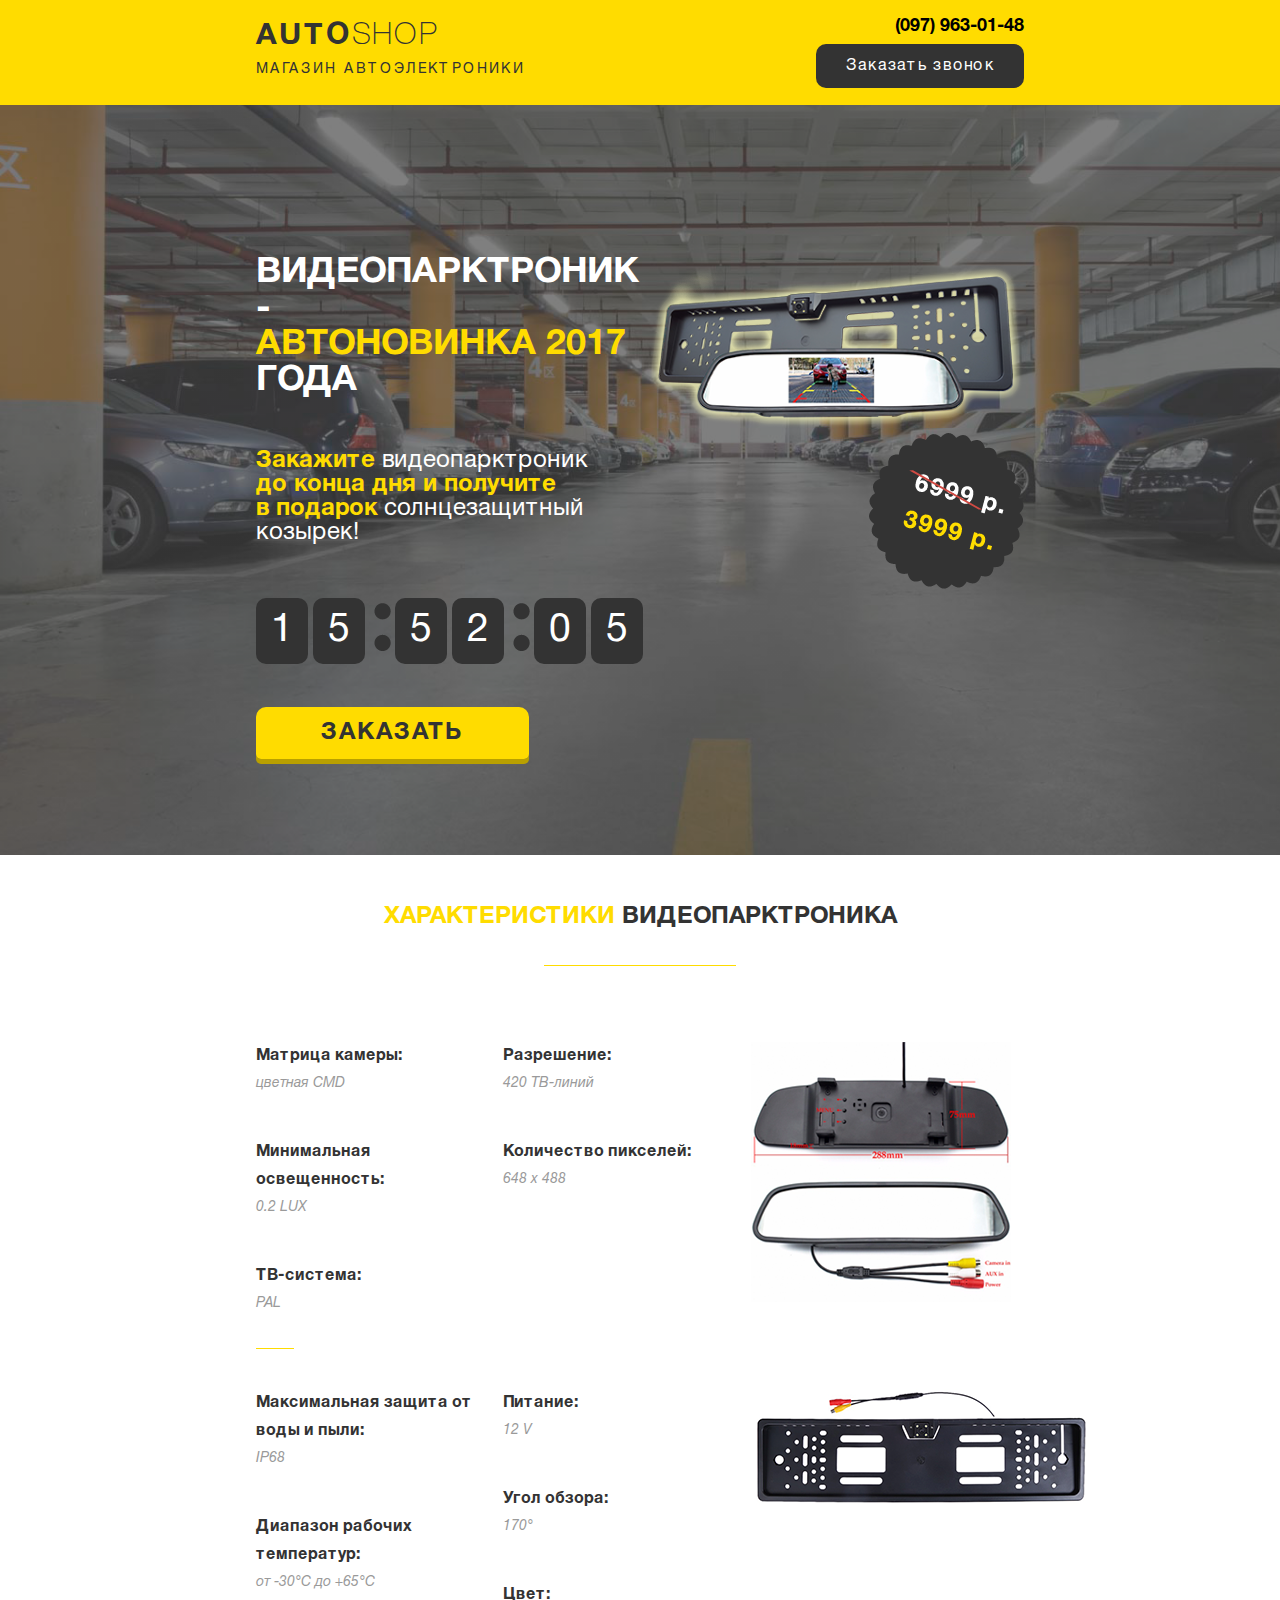
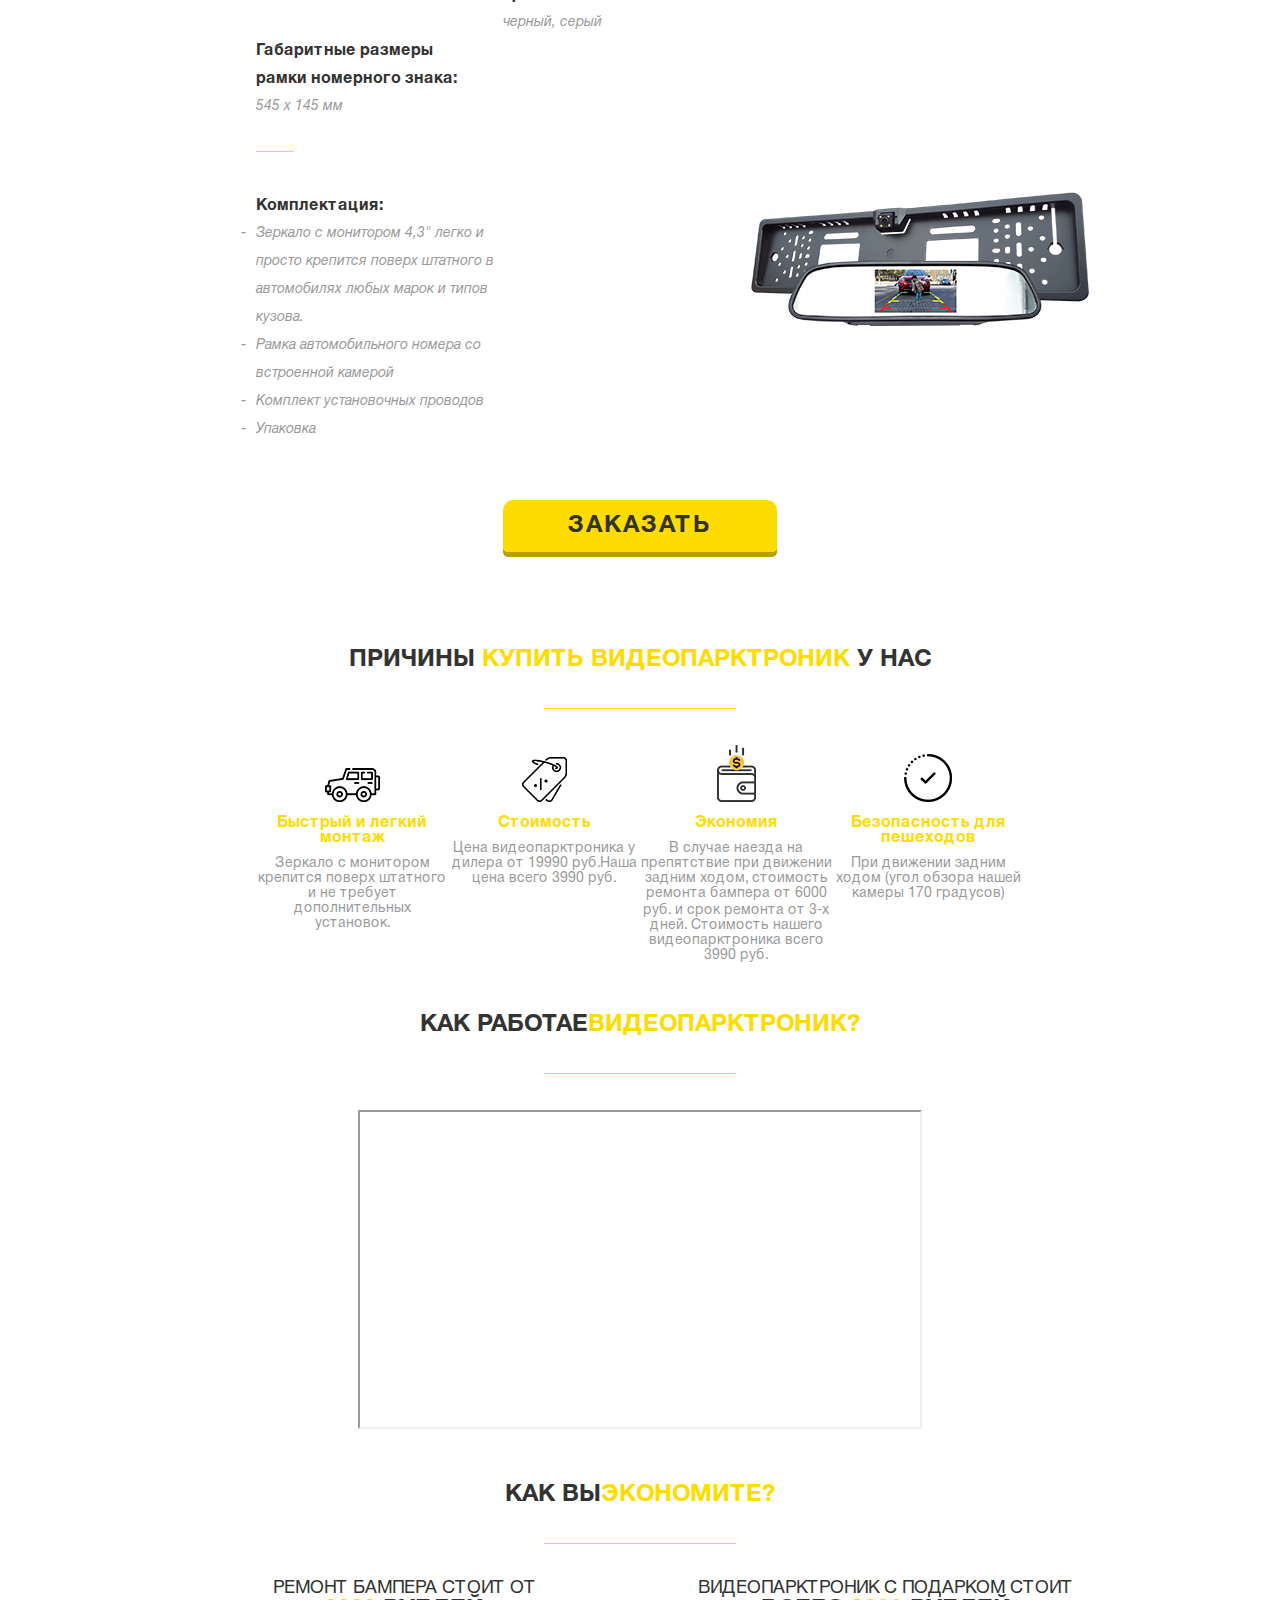
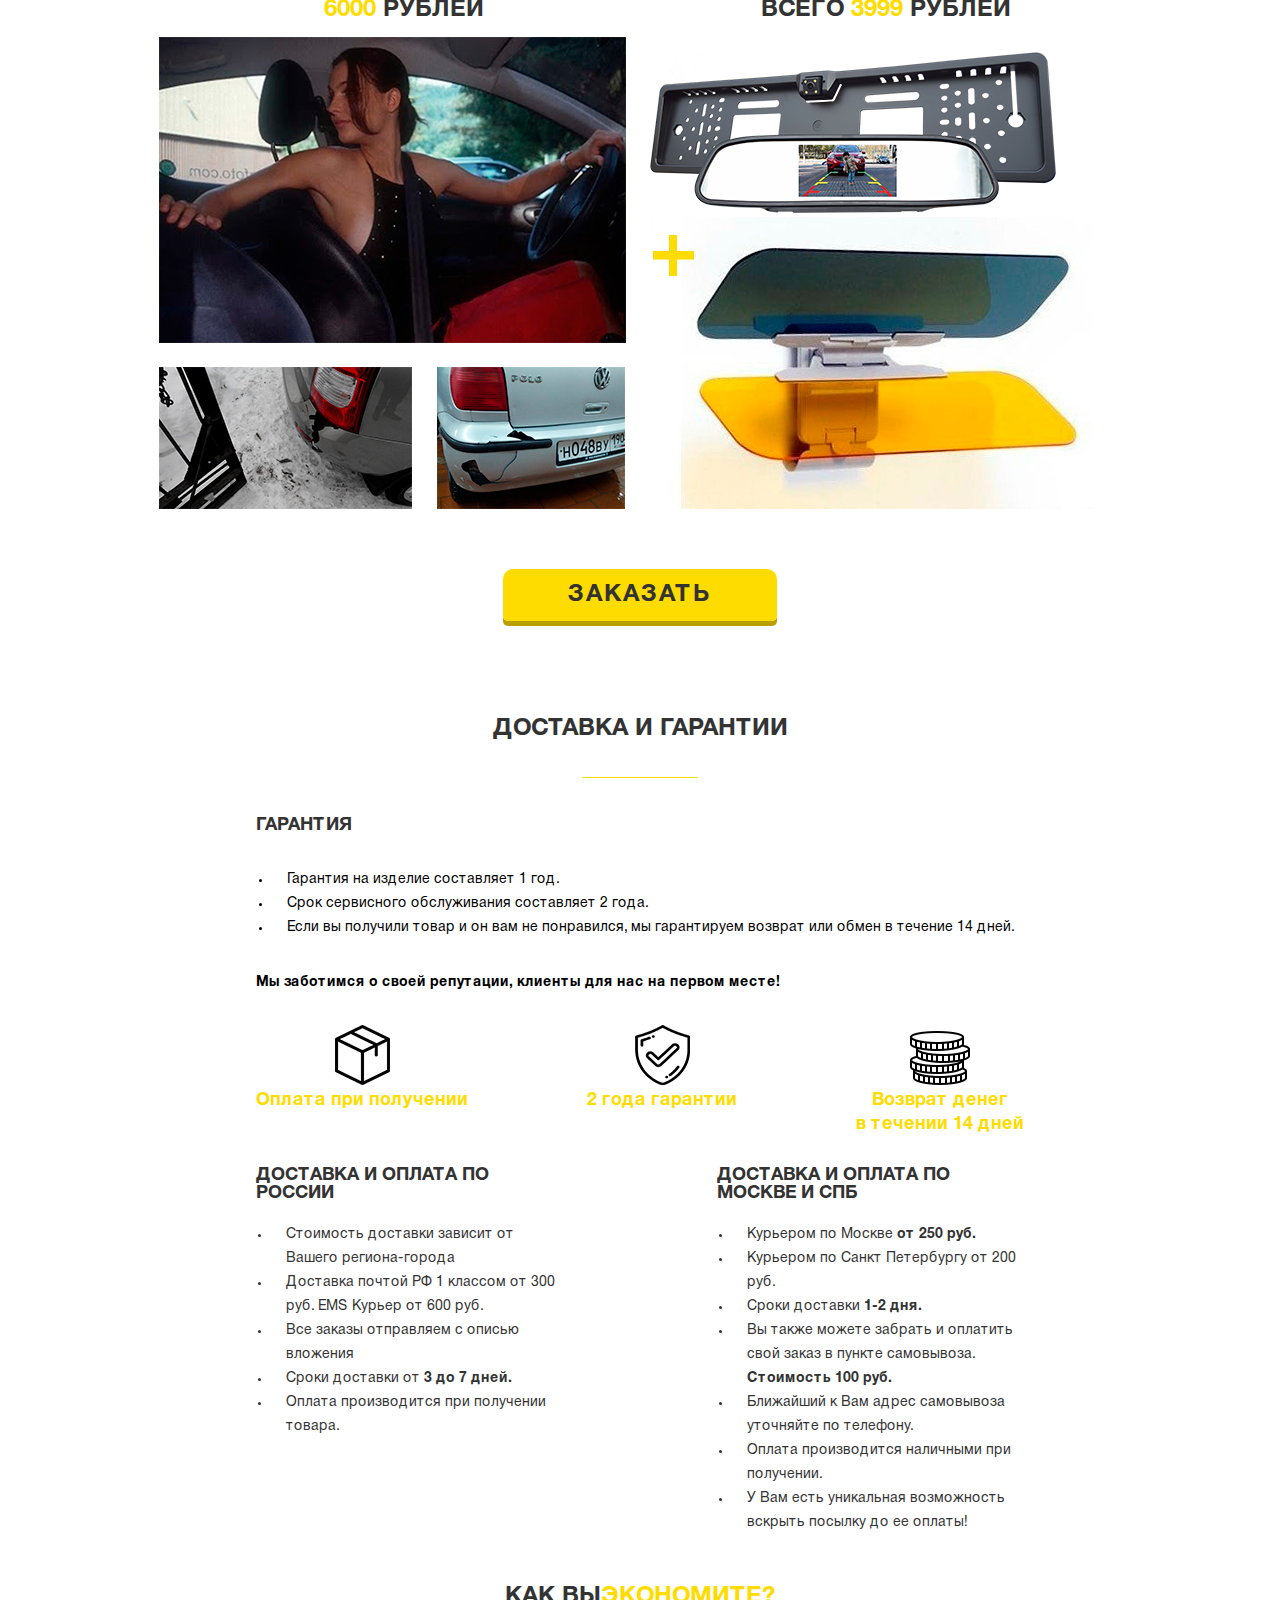
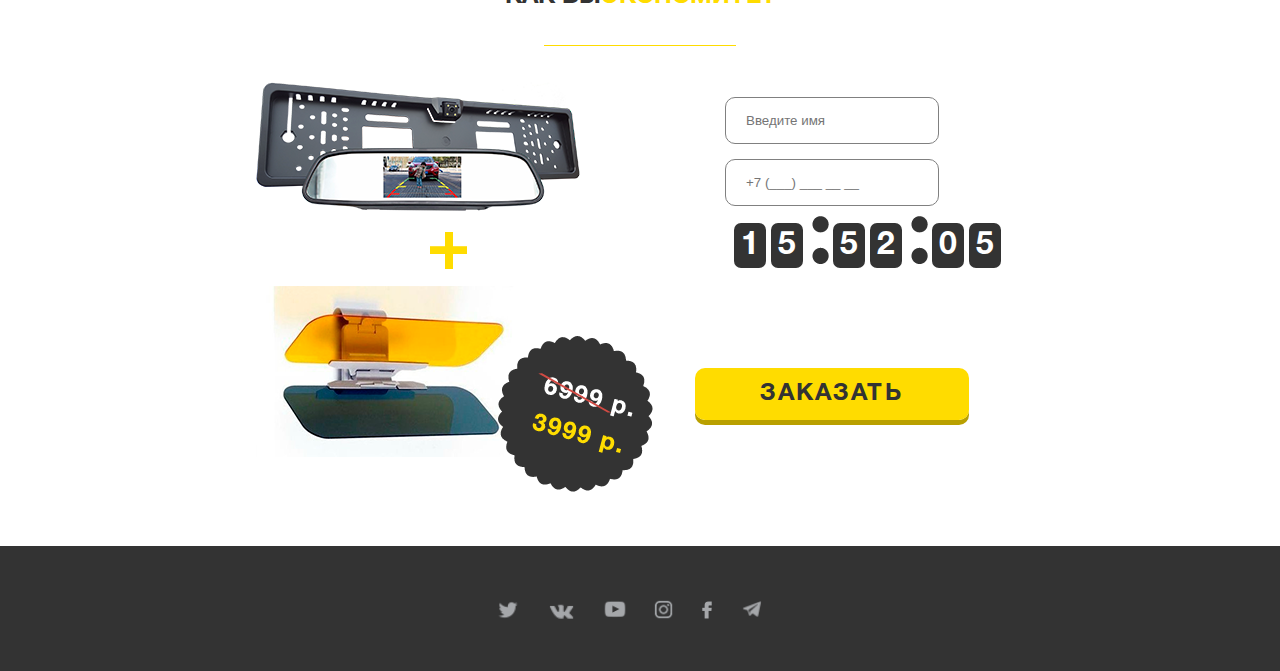
==== Piano/index.html @ 51e0366d "new folder" ====
<!DOCTYPE html>
<html lang="ru">
<head>
    <meta charset="UTF-8">
    <meta name="viewport" content="width=device-width , initial-scale=1.0">
    <title>Parktronik</title>
    <link rel="stylesheet" href="fonts/fontsHelvetica.css">
    <link rel="stylesheet" href="style/style.css">
</head>
<body>
<header>
    <div class="logo">
        <h2>auto<span>shop</span></h2>
        <p>магазин автоэлектроники</p>
    </div>
    <div class="callBack">
        <p>(097) 963-01-48</p>
        <a href="#">Заказать звонок</a>
    </div>
</header>
<main>
    <div class="mainImg">
        <div class="orderList">
            <div class="orderParktronik">
                <div class="sentence">
                    <h1>Видеопарктроник -<br><span>автоновинка 2017</span> года</h1>
                    <p><span>Закажите</span> видеопарктроник<br>
                        <span>до конца дня и получите</span><br>
                        <span>в подарок</span> солнцезащитный козырек!</p>
                </div>
            </div>
            <div class="viewParktronik">
                <div class="imgViewParktronik">
                    <img src="img/parktronikViewImg.png" alt="perktronikView">
                </div>
                <div class="imgSale">
                    <img src="img/saleImg.png" alt="Sale">
                </div>
            </div>
        </div>
        <div  class="timer">
            <p>
                <span>1</span><span>5</span>
                <img src="img/colon.png" alt="colon">
                <span>5</span><span>2</span>
                <img src="img/colon.png" alt="colon">
                <span>0</span><span>5</span>
            </p>
            <div class="buttonOrder">
                <a href="#">заказать</a>
            </div>
        </div>
    </div>
    <div class="specifications">
        <div class="subTitle">
            <h3><span>Характеристики</span> видеопарктроника</h3>
            <div class="border-bottom"></div>
        </div>
        <div class="groupSpecification">
            <div>
                <h4>Матрица камеры:</h4>
                <p>цветная CMD</p>
                <h4>Минимальная освещенность:</h4>
                <p>0.2 LUX</p>
                <h4>ТВ-система:</h4>
                <p>PAL</p>
            </div>
            <div class="secondBlockSpecification">
                <h4>Разрешение:</h4>
                <p>420 ТВ-линий</p>
                <h4>Количество пикселей:</h4>
                <p>648 x 488</p>
                <div class="border-bottom"></div>
            </div>
            <div class="imgViewParktronik">
                <img src="img/parktronikImgFirst.png" alt="imgParktronik">
            </div>
        </div>
        <div class="border-bottom"></div>
        <div class="groupSpecification">
            <div>
                <h4>Максимальная защита от воды и пыли:</h4>
                <p>IP68</p>
                <h4>Диапазон рабочих температур:</h4>
                <p>от -30°C до +65°C</p>
                <h4>Габаритные размеры рамки номерного знака:</h4>
                <p>545 х 145 мм</p>
            </div>
            <div class="secondBlockSpecification">
                <h4>Питание:</h4>
                <p>12 V</p>
                <h4>Угол обзора:</h4>
                <p>170°</p>
                <h4>Цвет:</h4>
                <p>черный, серый</p>
                <div class="border-bottom"></div>
            </div>
            <div class="imgViewParktronik">
                <img src="img/parktronikImgSecond.png" alt="imgParktronik">
            </div>
        </div>
        <div class="border-bottom"></div>
        <div class="groupSpecification">
            <div>
                <h4>Комплектация:</h4>
                <ul class=" ">
                    <li>Зеркало с монитором 4,3" легко и просто крепится поверх штатного в автомобилях любых марок и типов кузова.</li>
                    <li>Рамка автомобильного номера со встроенной камерой</li>
                    <li>Комплект установочных проводов</li>
                    <li>Упаковка</li>
                </ul>
            </div>
            <div class="imgViewParktronik">
                <img src="img/parktronikImgThird.png" alt="imgParktronik">
            </div>
        </div>
        <div class="buttonOrder">
            <a href="#">заказать</a>
        </div>
    </div>
    <div class="advantages">
        <div class="subTitle">
            <h3>Причины <span>купить видеопарктроник </span> у нас</h3>
            <div class="border-bottom"></div>
        </div>
        <div class="advantagesInfo">
            <div>
                <img src="img/jeep.png" alt="jeep">
                <p>Быстрый и легкий монтаж</p>
                <span>Зеркало с монитором крепится поверх штатного и не требует дополнительных установок. </span>
            </div>
            <div>
                <img src="img/discount.png" alt="discount">
                <p>Стоимость</p>
                <span>Цена видеопарктроника у дилера от 19990 руб.Наша цена всего 3990 руб.</span>
            </div>
            <div>
                <img src="img/wallet.png" alt="wallet">
                <p>Экономия</p>
                <span>В случае наезда на препятствие при движении задним ходом, стоимость ремонта бампера от 6000 руб. и срок ремонта от 3‐х дней. Стоимость нашего видеопарктроника всего 3990 руб.</span>
            </div>
            <div>
                <img src="img/checked.png" alt="checked">
                <p>Безопасность для пешеходов</p>
                <span>При движении задним ходом (угол обзора нашей камеры 170 градусов)</span>
            </div>
        </div>
    </div>
    <div class="videoBox">
        <div class="subTitle">
            <h3>Как работае<span>видеопарктроник?</span></h3>
            <div class="border-bottom"></div>
        </div>
        <div class="video">
            <iframe width="560" height="315" src="https://www.youtube.com/embed/sn2JNfTlQik" allow="accelerometer; autoplay; encrypted-media; gyroscope; picture-in-picture" allowfullscreen></iframe>
        </div>
    </div>
    <div class="economyAndPrice">
        <div class="subTitle">
            <h3>Как вы<span>экономите?</span></h3>
            <div class="border-bottom"></div>
        </div>
        <div class="economy">
            <div class="howGirlsParking" >
                <h5>Ремонт бампера стоит от </h5>
                <p><span>6000</span> рублей</p>
                <div><img src="img/girl.png" alt="girl"></div>
                <div class="crachImg">
                    <div><img src="img/crash.png" alt="crash"></div>
                    <div><img src="img/crash2.png" alt="crash"></div>
                </div>
            </div>
            <div class="priceParktronik">
                <h5>видеопарктроник с подарком стоит</h5>
                <p>Всего <span>3999</span> рублей</p>
                <div><img src="img/parktronik.png" alt="parktronik"></div>
                <p class="plus">+</p>
                <div><img src="img/filter.png" alt="filter"></div>
            </div>
        </div>
        <div class="buttonOrder">
            <a href="#">заказать</a>
        </div>
    </div>
    <div class="shippinngAndWarrrantly">
        <div class="subTitle">
            <h3>Доставка и гарантии</h3>
            <div class="border-bottom"></div>
        </div>
        <div class="warrantly">
            <p>Гарантия</p>
            <ul>
                <li>Гарантия на изделие составляет 1 год.</li>
                <li>Срок сервисного обслуживания составляет 2 года.</li>
                <li>Если вы получили товар и он вам не понравился, мы гарантируем возврат или обмен в течение 14 дней.</li>
            </ul>
            <span>Мы заботимся о своей репутации, клиенты для нас на первом месте!</span>
        </div>
        <div class="paymentWarrantly">
            <div>
                <img src="img/package.png" alt="packege">
                <p>Оплата при получении</p>
            </div>
            <div>
                <img src="img/secure-shield.png" alt="shield">
                <p>2 года гарантии</p>
            </div>
            <div>
                <img src="img/coins.png" alt="coins">
                <p>Возврат денег<br>в течении 14 дней</p>
            </div>
        </div>
        <div class="deliveryAndPayment">
            <div class="deliveriRussia">
                <p>ДОСТАВКА И ОПЛАТА ПО РОССИИ</p>
                <ul>
                    <li>Стоимость доставки зависит от Вашего региона-города</li>
                    <li>Доставка почтой РФ 1 классом от 300 руб. EMS Курьер от 600 руб.</li>
                    <li>Все заказы отправляем с описью вложения</li>
                    <li>Сроки доставки от <span>3 до 7 дней.</span></li>
                    <li>Оплата производится при получении товара.</li>
                </ul>
            </div>
            <div class="deliveriRussia">
                <p>ДОСТАВКА И ОПЛАТА ПО МОСКВЕ И СПБ</p>
                <ul>
                    <li>Курьером по Москве <span>от 250 руб.</span></li>
                    <li>Курьером по Санкт Петербургу от 200 руб.</li>
                    <li>Сроки доставки <span>1-2 дня.</span></li>
                    <li>Вы также можете забрать и оплатить свой заказ в пункте
                        самовывоза. <span>Стоимость 100 руб.</span></li>
                    <li>Ближайший к Вам адрес самовывоза уточняйте по телефону.</li>
                    <li>Оплата производится наличными при получении.</li>
                    <li>У Вам есть уникальная возможность вскрыть посылку до ее оплаты!</li>
                </ul>
            </div>
        </div>
    </div>
    <div class="checkoutParktronik">
        <div class="subTitle">
            <h3>Как вы<span>экономите?</span></h3>
            <div class="border-bottom"></div>
        </div>
        <div class="checkout">
            <div class="orderImg">
                <div class="glass"><img src="img/orderParktronik.png" alt="parktronik"></div>
                <p class="plus">+</p>
                <div class="glass"><img src="img/orderFilter.png" alt="filter"></div>
                <div class="sale"><img src="img/order.png" alt="sale"></div>
            </div>
            <div class="order">
                <div>
                    <input type="text" placeholder="Введите имя">
                </div>
                <div>
                    <input type="text" placeholder="+7 (___) ___ __ __">
                </div>
                <div  class="timer">
                    <p>
                        <span>1</span><span>5</span>
                        <img src="img/colon.png" alt="colon">
                        <span>5</span><span>2</span>
                        <img src="img/colon.png" alt="colon">
                        <span>0</span><span>5</span>
                    </p>
                </div>
                <div class="buttonOrder">
                    <a href="#">заказать</a>
                </div>
            </div>
        </div>



    </div>

</main>
<footer>
    <div class="footerSocialicons">
        <a class="twiter" href="#"></a>
        <a class="vk" href="#"></a>
        <a class="youtube" href="#"></a>
        <a class="insta" href="#"></a>
        <a class="facebook" href="#"></a>
        <a class="telegram" href="#"></a>
    </div>
</footer>


</body>
</html>
---- Piano/fonts/fontsHelvetica.css ----
@font-face {
	font-family: 'HelveticaNeue';
	src: url('HelveticaNeueCyr-Medium.eot');
	src: local('HelveticaNeueCyr-Medium'),
		url('HelveticaNeueCyr-Medium.eot?#iefix') format('embedded-opentype'),
		url('HelveticaNeueCyr-Medium.woff') format('woff'),
		url('HelveticaNeueCyr-Medium.ttf') format('truetype');
	font-weight: 500;
	font-style: normal;
}

@font-face {
	font-family: 'HelveticaNeue';
	src: url('HelveticaNeueCyr-Heavy.eot');
	src: local('HelveticaNeueCyr-Heavy'),
		url('HelveticaNeueCyr-Heavy.eot?#iefix') format('embedded-opentype'),
		url('HelveticaNeueCyr-Heavy.woff') format('woff'),
		url('HelveticaNeueCyr-Heavy.ttf') format('truetype');
	font-weight: 900;
	font-style: normal;
}

@font-face {
	font-family: 'HelveticaNeue';
	src: url('HelveticaNeueCyr-HeavyItalic.eot');
	src: local('HelveticaNeueCyr-HeavyItalic'),
		url('HelveticaNeueCyr-HeavyItalic.eot?#iefix') format('embedded-opentype'),
		url('HelveticaNeueCyr-HeavyItalic.woff') format('woff'),
		url('HelveticaNeueCyr-HeavyItalic.ttf') format('truetype');
	font-weight: 900;
	font-style: italic;
}

@font-face {
	font-family: 'HelveticaNeue';
	src: url('HelveticaNeueCyr-Black.eot');
	src: local('HelveticaNeueCyr-Black'),
		url('HelveticaNeueCyr-Black.eot?#iefix') format('embedded-opentype'),
		url('HelveticaNeueCyr-Black.woff') format('woff'),
		url('HelveticaNeueCyr-Black.ttf') format('truetype');
	font-weight: 900;
	font-style: normal;
}

@font-face {
	font-family: 'HelveticaNeue';
	src: url('HelveticaNeueCyr-UltraLightItalic.eot');
	src: local('HelveticaNeueCyr-UltraLightItalic'),
		url('HelveticaNeueCyr-UltraLightItalic.eot?#iefix') format('embedded-opentype'),
		url('HelveticaNeueCyr-UltraLightItalic.woff') format('woff'),
		url('HelveticaNeueCyr-UltraLightItalic.ttf') format('truetype');
	font-weight: 200;
	font-style: italic;
}

@font-face {
	font-family: 'HelveticaNeue';
	src: url('HelveticaNeueCyr-BlackItalic.eot');
	src: local('HelveticaNeueCyr-BlackItalic'),
		url('HelveticaNeueCyr-BlackItalic.eot?#iefix') format('embedded-opentype'),
		url('HelveticaNeueCyr-BlackItalic.woff') format('woff'),
		url('HelveticaNeueCyr-BlackItalic.ttf') format('truetype');
	font-weight: 900;
	font-style: italic;
}

@font-face {
	font-family: 'HelveticaNeue';
	src: url('HelveticaNeueCyr-ThinItalic.eot');
	src: local('HelveticaNeueCyr-ThinItalic'),
		url('HelveticaNeueCyr-ThinItalic.eot?#iefix') format('embedded-opentype'),
		url('HelveticaNeueCyr-ThinItalic.woff') format('woff'),
		url('HelveticaNeueCyr-ThinItalic.ttf') format('truetype');
	font-weight: 100;
	font-style: italic;
}

@font-face {
	font-family: 'HelveticaNeue';
	src: url('HelveticaNeueCyr-MediumItalic.eot');
	src: local('HelveticaNeueCyr-MediumItalic'),
		url('HelveticaNeueCyr-MediumItalic.eot?#iefix') format('embedded-opentype'),
		url('HelveticaNeueCyr-MediumItalic.woff') format('woff'),
		url('HelveticaNeueCyr-MediumItalic.ttf') format('truetype');
	font-weight: 500;
	font-style: italic;
}

@font-face {
	font-family: 'HelveticaNeue';
	src: url('HelveticaNeueCyr-LightItalic.eot');
	src: local('HelveticaNeueCyr-LightItalic'),
		url('HelveticaNeueCyr-LightItalic.eot?#iefix') format('embedded-opentype'),
		url('HelveticaNeueCyr-LightItalic.woff') format('woff'),
		url('HelveticaNeueCyr-LightItalic.ttf') format('truetype');
	font-weight: 300;
	font-style: italic;
}

@font-face {
	font-family: 'HelveticaNeue';
	src: url('HelveticaNeueCyr-UltraLight.eot');
	src: local('HelveticaNeueCyr-UltraLight'),
		url('HelveticaNeueCyr-UltraLight.eot?#iefix') format('embedded-opentype'),
		url('HelveticaNeueCyr-UltraLight.woff') format('woff'),
		url('HelveticaNeueCyr-UltraLight.ttf') format('truetype');
	font-weight: 200;
	font-style: normal;
}

@font-face {
	font-family: 'HelveticaNeue';
	src: url('HelveticaNeueCyr-BoldItalic.eot');
	src: local('HelveticaNeueCyr-BoldItalic'),
		url('HelveticaNeueCyr-BoldItalic.eot?#iefix') format('embedded-opentype'),
		url('HelveticaNeueCyr-BoldItalic.woff') format('woff'),
		url('HelveticaNeueCyr-BoldItalic.ttf') format('truetype');
	font-weight: bold;
	font-style: italic;
}

@font-face {
	font-family: 'HelveticaNeue';
	src: url('HelveticaNeueCyr-Italic.eot');
	src: local('HelveticaNeueCyr-Italic'),
		url('HelveticaNeueCyr-Italic.eot?#iefix') format('embedded-opentype'),
		url('HelveticaNeueCyr-Italic.woff') format('woff'),
		url('HelveticaNeueCyr-Italic.ttf') format('truetype');
	font-weight: 500;
	font-style: italic;
}

@font-face {
	font-family: 'HelveticaNeue';
	src: url('HelveticaNeueCyr-Roman.eot');
	src: local('HelveticaNeueCyr-Roman'),
		url('HelveticaNeueCyr-Roman.eot?#iefix') format('embedded-opentype'),
		url('HelveticaNeueCyr-Roman.woff') format('woff'),
		url('HelveticaNeueCyr-Roman.ttf') format('truetype');
	font-weight: normal;
	font-style: normal;
}

@font-face {
	font-family: 'HelveticaNeue';
	src: url('HelveticaNeueCyr-Bold.eot');
	src: local('HelveticaNeueCyr-Bold'),
		url('HelveticaNeueCyr-Bold.eot?#iefix') format('embedded-opentype'),
		url('HelveticaNeueCyr-Bold.woff') format('woff'),
		url('HelveticaNeueCyr-Bold.ttf') format('truetype');
	font-weight: bold;
	font-style: normal;
}

@font-face {
	font-family: 'HelveticaNeue';
	src: url('HelveticaNeueCyr-Light.eot');
	src: local('HelveticaNeueCyr-Light'),
		url('HelveticaNeueCyr-Light.eot?#iefix') format('embedded-opentype'),
		url('HelveticaNeueCyr-Light.woff') format('woff'),
		url('HelveticaNeueCyr-Light.ttf') format('truetype');
	font-weight: 300;
	font-style: normal;
}

@font-face {
	font-family: 'HelveticaNeue';
	src: url('HelveticaNeueCyr-Thin.eot');
	src: local('HelveticaNeueCyr-Thin'),
		url('HelveticaNeueCyr-Thin.eot?#iefix') format('embedded-opentype'),
		url('HelveticaNeueCyr-Thin.woff') format('woff'),
		url('HelveticaNeueCyr-Thin.ttf') format('truetype');
	font-weight: 100;
	font-style: normal;
}
---- Piano/style/style.css ----
* {
  margin: 0;
  padding: 0;
}

header {
  display: flex;
  justify-content: space-between;
  width: 100%;
  height: 105px;
  background: #ffdc00;
  font-family: HelveticaNeue, sans-serif;
}

.logo {
  margin-left: 20%;
  padding-top: 20px;
  text-transform: uppercase;
  color: #333333;
  letter-spacing: 2.4px;
  line-height: 33px;
}
.logo h2 {
  font-weight: bold;
  font-size: 30px;
}
.logo h2 span {
  font-weight: 100;
}
.logo p {
  font-size: 14px;
}

.callBack {
  margin-right: 20%;
  padding-top: 18px;
  text-align: right;
}
.callBack p {
  font-size: 18px;
  font-weight: bold;
  padding-bottom: 23px;
}
.callBack a {
  text-decoration: none;
  color: white;
  font-size: 16px;
  letter-spacing: 1.28px;
  background: #333333;
  padding: 15px 30px;
  border-radius: 10px;
}

main {
  font-family: HelveticaNeue, sans-serif;
}

.mainImg {
  background-image: linear-gradient(rgba(0, 0, 0, 0.5), rgba(0, 0, 0, 0.5)), url(../img/primaryImg.png);
  background-size: cover;
  background-repeat: no-repeat;
}

.orderList {
  display: flex;
  justify-content: space-between;
}

.orderParktronik {
  margin-left: 20%;
}

.sentence h1 {
  padding-top: 150px;
  font-weight: bold;
  font-size: 36px;
  text-transform: uppercase;
  color: white;
}
.sentence h1 span {
  color: #ffdc00;
}
.sentence p {
  margin-top: 50px;
  font-size: 24px;
  color: white;
}
.sentence p span {
  color: #ffdc00;
  font-weight: bold;
}

.timer {
  margin-left: 20%;
  padding-bottom: 50px;
}
.timer p span {
  margin-right: 5px;
  font-size: 39px;
  color: white;
  background: #333333;
  padding: 15px;
  border-radius: 10px;
}
.timer p img {
  position: relative;
  top: 10px;
}
.timer .buttonOrder {
  text-align: left;
}

.buttonOrder {
  margin-top: 70px;
  padding-bottom: 60px;
  text-align: center;
}
.buttonOrder a {
  text-decoration: none;
  text-transform: uppercase;
  font-size: 24px;
  font-weight: bold;
  letter-spacing: 1.92px;
  color: #333333;
  background: #ffdc00;
  border-radius: 10px 10px 5px 5px;
  box-shadow: 0px 5px 0px #b9a000;
  padding: 15px 65px;
}

.viewParktronik {
  margin-top: 160px;
  margin-right: 20%;
}
.viewParktronik .imgSale {
  text-align: right;
}
.viewParktronik .imgViewParktronik {
  text-align: center;
}

.subTitle h3 {
  text-align: center;
  text-transform: uppercase;
  font-size: 24px;
  font-weight: bold;
  color: #333333;
  margin-top: 50px;
}
.subTitle h3 span {
  color: #ffdc00;
}
.subTitle .border-bottom {
  border-bottom: 1px solid #ffdc00;
  width: 15%;
  margin: 36px auto;
}

.border-bottom {
  border-bottom: 1px solid #ffdc00;
  width: 3%;
  margin-left: 20%;
  margin-top: 30px;
}

.groupSpecification {
  margin-left: 20%;
  margin-right: 20%;
  display: flex;
  justify-content: space-between;
}
.groupSpecification div {
  width: 33%;
  padding-right: 20px;
}
.groupSpecification .secondBlockSpecification .border-bottom {
  display: none;
}
.groupSpecification .imgViewParktronik {
  text-align: center;
  margin-top: 40px;
}
.groupSpecification ul {
  list-style-type: none;
}
.groupSpecification ul li {
  font-size: 14px;
  line-height: 28px;
  font-style: italic;
  color: #9a9a9a;
}
.groupSpecification ul li:before {
  content: "-";
  position: absolute;
  margin-left: -1.1em;
}
.groupSpecification h4 {
  font-size: 16px;
  line-height: 28px;
  color: #333333;
  margin-top: 40px;
}
.groupSpecification p {
  font-size: 14px;
  line-height: 28px;
  color: #9a9a9a;
  font-style: italic;
}

.advantagesInfo {
  margin-left: 20%;
  margin-right: 20%;
  display: flex;
  justify-content: space-between;
  align-items: baseline;
}
.advantagesInfo div {
  text-align: center;
  width: 25%;
}
.advantagesInfo div p {
  padding: 10px;
  font-size: 16px;
  font-weight: bold;
  color: #ffdc00;
}
.advantagesInfo div span {
  padding-top: 10px;
  font-size: 14px;
  color: #9a9a9a;
}

.video {
  text-align: center;
}

.economy {
  display: flex;
  justify-content: center;
}
.economy .howGirlsParking h5 {
  text-align: center;
  font-size: 18px;
  color: #333333;
  font-weight: 400;
  text-transform: uppercase;
}
.economy .howGirlsParking p {
  text-align: center;
  text-transform: uppercase;
  font-size: 24px;
  color: #333333;
  font-weight: bold;
  padding-bottom: 15px;
}
.economy .howGirlsParking p span {
  color: #ffdc00;
}
.economy .howGirlsParking .crachImg {
  display: flex;
  margin-top: 20px;
}
.economy .howGirlsParking .crachImg div {
  margin-right: 25px;
}
.economy .priceParktronik h5 {
  text-align: center;
  font-size: 18px;
  color: #333333;
  font-weight: 400;
  text-transform: uppercase;
}
.economy .priceParktronik p {
  text-align: center;
  text-transform: uppercase;
  font-size: 24px;
  color: #333333;
  font-weight: bold;
  padding-bottom: 30px;
}
.economy .priceParktronik p span {
  color: #ffdc00;
}
.economy .priceParktronik .plus {
  text-align: left;
  font-size: 78px;
  font-weight: bold;
  color: #ffdc00;
  position: absolute;
}

.shippinngAndWarrrantly {
  margin: 0 20%;
}

.warrantly {
  line-height: 24px;
}
.warrantly p {
  font-size: 18px;
  text-transform: uppercase;
  font-weight: bold;
  color: #333333;
  padding-bottom: 30px;
}
.warrantly ul {
  margin-left: 16px;
  padding-bottom: 30px;
}
.warrantly ul li {
  font-size: 14px;
  font-weight: 400;
  padding-left: 15px;
}
.warrantly span {
  font-size: 14px;
  font-weight: bold;
}

.paymentWarrantly {
  display: flex;
  justify-content: space-between;
  align-items: baseline;
  margin-top: 30px;
}
.paymentWarrantly div {
  text-align: center;
}
.paymentWarrantly div p {
  font-size: 18px;
  font-weight: bold;
  line-height: 24px;
  color: #ffdc00;
}

.deliveryAndPayment {
  display: flex;
  justify-content: space-between;
  margin-top: 30px;
}
.deliveryAndPayment .deliveriRussia {
  width: 40%;
}
.deliveryAndPayment .deliveriRussia p {
  font-size: 18px;
  font-weight: bold;
  color: #333333;
  padding-bottom: 20px;
}
.deliveryAndPayment .deliveriRussia ul {
  margin-left: 15px;
}
.deliveryAndPayment .deliveriRussia ul li {
  font-size: 14px;
  font-weight: 400;
  color: #333333;
  line-height: 24px;
  padding-left: 15px;
}
.deliveryAndPayment .deliveriRussia ul li span {
  font-weight: bold;
}

.checkout {
  margin: 0 20%;
  display: flex;
  justify-content: space-between;
}

.orderImg {
  width: 50%;
}
.orderImg .plus {
  text-align: center;
  font-size: 72px;
  font-weight: bold;
  color: #ffdc00;
}
.orderImg .sale {
  position: absolute;
}
.orderImg .sale img {
  position: relative;
  left: 242px;
  top: -125px;
}

.order {
  width: 50%;
  text-align: center;
}
.order input {
  width: 50%;
  height: 45px;
  padding-left: 20px;
  border-radius: 10px;
  border: 1px solid grey;
  outline: none;
  margin-top: 15px;
}
.order .timer p span {
  margin-right: 5px;
  font-weight: bold;
  font-size: 32px;
  color: white;
  background: #333333;
  padding: 8px 7px;
  border-radius: 7px;
}
.order .buttonOrder a {
  text-decoration: none;
  text-transform: uppercase;
  font-size: 24px;
  font-weight: bold;
  letter-spacing: 1.92px;
  color: #333333;
  background: #ffdc00;
  border-radius: 10px 10px 10px 10px;
  padding: 15px 65px;
}

footer {
  background: #333333;
  height: 125px;
  margin-top: 80px;
}

.footerSocialicons {
  display: flex;
  justify-content: center;
  align-items: center;
  padding-top: 50px;
}
.footerSocialicons a {
  margin-right: 20px;
}
.footerSocialicons .twiter {
  background: url(../img/sprite/twiter.png);
  background-size: 100%;
  width: 30px;
  height: 30px;
}
.footerSocialicons .twiter:hover {
  background-position: 0 28px;
}
.footerSocialicons .vk {
  background: url("../img/sprite/vk.png");
  background-size: 100%;
  width: 37px;
  height: 25px;
}
.footerSocialicons .vk:hover {
  background-position: 0 26px;
}
.footerSocialicons .youtube {
  background: url("../img/sprite/youtube.png");
  background-size: 100%;
  width: 30px;
  height: 30px;
}
.footerSocialicons .youtube:hover {
  background-position: 0 26px;
}
.footerSocialicons .insta {
  background: url("../img/sprite/insta.png");
  background-size: 100%;
  width: 27px;
  height: 30px;
}
.footerSocialicons .insta:hover {
  background-position: 0 27px;
}
.footerSocialicons .facebook {
  background: url("../img/sprite/facebook.png");
  background-size: 100%;
  width: 20px;
  height: 30px;
}
.footerSocialicons .facebook:hover {
  background-position: 0 28px;
}
.footerSocialicons .telegram {
  background: url("../img/sprite/telegram.png");
  background-size: 100%;
  width: 30px;
  height: 30px;
}
.footerSocialicons .telegram:hover {
  background-position: 0 26px;
}

@media screen and (max-width: 900px) {
  .logo {
    margin: 0 auto;
  }

  .callBack {
    display: none;
  }
}
@media screen and (max-width: 900px) {
  .orderList {
    flex-direction: column;
  }
  .orderList .orderParktronik {
    margin: 0 auto;
  }
  .orderList .viewParktronik {
    margin: 40px auto;
  }
  .orderList .viewParktronik .imgSale {
    position: relative;
    right: 10px;
    top: -95px;
  }

  .timer {
    margin: 0 auto;
  }
  .timer p {
    text-align: center;
  }
  .timer .buttonOrder {
    text-align: center;
  }

  .subTitle .border-bottom {
    width: 30%;
    display: block;
  }

  .groupSpecification {
    flex-direction: column;
    margin: 0 20%;
  }
  .groupSpecification div {
    width: 100%;
    order: 2;
  }
  .groupSpecification .secondBlockSpecification {
    order: 1;
  }
  .groupSpecification .secondBlockSpecification .border-bottom {
    display: block;
    width: 10%;
    margin: 20px 0px 0px 0px;
  }
  .groupSpecification .imgViewParktronik img {
    width: 80%;
  }

  .border-bottom {
    display: none;
  }

  .advantagesInfo {
    flex-direction: column;
  }
  .advantagesInfo div {
    width: 100%;
    padding-top: 30px;
  }

  .video {
    position: relative;
    padding-bottom: 33.25%;
    padding-top: 30px;
    height: 0;
    overflow: hidden;
    margin: 0 20%;
  }
  .video iframe {
    position: absolute;
    top: 0;
    left: 0;
    width: 100%;
    height: 100%;
  }

  .economy {
    flex-direction: column;
  }
  .economy .howGirlsParking {
    text-align: center;
    margin: 0;
    width: 100%;
  }
  .economy .howGirlsParking .crachImg {
    justify-content: center;
    margin-left: 26px;
  }
  .economy .priceParktronik {
    width: 100%;
    text-align: center;
    margin-top: 30px;
  }
  .economy .priceParktronik .plus {
    margin-left: 20%;
    margin-top: 30px;
  }

  .paymentWarrantly {
    flex-direction: column;
  }
  .paymentWarrantly div {
    width: 100%;
  }

  .deliveryAndPayment {
    flex-direction: column;
  }
  .deliveryAndPayment .deliveriRussia {
    width: 100%;
    margin-top: 30px;
  }
  .deliveryAndPayment .deliveriRussia p {
    text-align: center;
  }

  .checkout {
    flex-direction: column;
    margin: 0;
  }
  .checkout .orderImg {
    transform: scale(-1, 1);
    width: 100%;
    text-align: center;
  }
  .checkout .orderImg p {
    text-align: right;
    margin-right: 51px;
  }
  .checkout .orderImg .sale {
    position: absolute;
    transform: scale(-0.9, 0.9);
    left: 481px;
  }

  .order {
    width: 100%;
    margin-top: 60px;
  }
}
@media screen and (max-width: 400px) {
  .orderParktronik {
    margin: 0 5px;
  }
  .orderParktronik .sentence h1 {
    font-size: 27px;
  }
  .orderParktronik .sentence p {
    font-size: 20px;
  }

  .viewParktronik .imgViewParktronik img {
    width: 80%;
  }
  .viewParktronik .imgSale {
    transform: scale(0.8);
    margin-bottom: -100px;
    right: -10px;
  }

  .timer p span {
    padding: 15px 10px 15px 10px;
    font-size: 32px;
  }

  .subTitle h3 {
    font-size: 1.17em;
  }

  .howGirlsParking div img {
    width: 80%;
  }
  .howGirlsParking .crachImg div img {
    width: 100%;
  }

  .priceParktronik div img {
    width: 80%;
  }
  .priceParktronik .plus {
    margin-left: 5%;
    margin-top: -40px;
  }

  .checkout .orderImg .glass img {
    width: 80%;
  }
  .checkout .orderImg .sale {
    position: relative !important;
    transform: scale(-0.4, 0.4) !important;
    left: 180px !important;
    top: 199px;
    margin-top: -271px;
  }

  .order {
    margin-top: 120px;
  }
  .order div input {
    width: 75%;
  }
  .order .buttonOrder {
    margin-top: 0px;
  }

  .timer p img {
    position: relative;
    top: 12px;
    right: 3px;
  }
}

/*# sourceMappingURL=style.css.map */
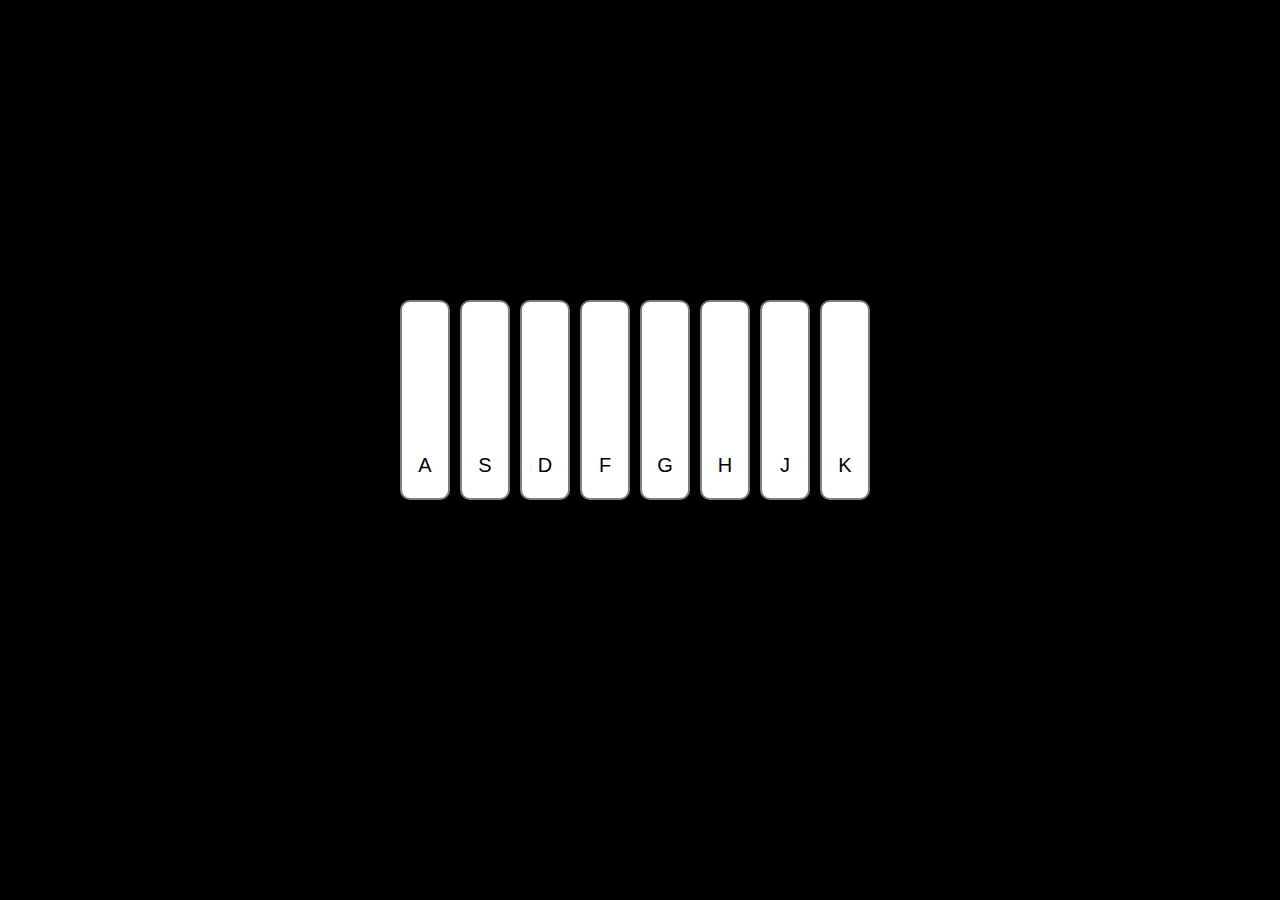
==== commit bb75c7f2: "add piano" ====
--- a/Piano/index.html
+++ b/Piano/index.html
@@ -1,291 +1,17 @@
 <!DOCTYPE html>
-<html lang="ru">
+<html lang="en">
 <head>
     <meta charset="UTF-8">
-    <meta name="viewport" content="width=device-width , initial-scale=1.0">
-    <title>Parktronik</title>
-    <link rel="stylesheet" href="fonts/fontsHelvetica.css">
-    <link rel="stylesheet" href="style/style.css">
+    <title>Piano</title>
+    <link rel="stylesheet" href="style.css">
 </head>
 <body>
-<header>
-    <div class="logo">
-        <h2>auto<span>shop</span></h2>
-        <p>магазин автоэлектроники</p>
-    </div>
-    <div class="callBack">
-        <p>(097) 963-01-48</p>
-        <a href="#">Заказать звонок</a>
-    </div>
-</header>
-<main>
-    <div class="mainImg">
-        <div class="orderList">
-            <div class="orderParktronik">
-                <div class="sentence">
-                    <h1>Видеопарктроник -<br><span>автоновинка 2017</span> года</h1>
-                    <p><span>Закажите</span> видеопарктроник<br>
-                        <span>до конца дня и получите</span><br>
-                        <span>в подарок</span> солнцезащитный козырек!</p>
-                </div>
-            </div>
-            <div class="viewParktronik">
-                <div class="imgViewParktronik">
-                    <img src="img/parktronikViewImg.png" alt="perktronikView">
-                </div>
-                <div class="imgSale">
-                    <img src="img/saleImg.png" alt="Sale">
-                </div>
-            </div>
-        </div>
-        <div  class="timer">
-            <p>
-                <span>1</span><span>5</span>
-                <img src="img/colon.png" alt="colon">
-                <span>5</span><span>2</span>
-                <img src="img/colon.png" alt="colon">
-                <span>0</span><span>5</span>
-            </p>
-            <div class="buttonOrder">
-                <a href="#">заказать</a>
-            </div>
-        </div>
-    </div>
-    <div class="specifications">
-        <div class="subTitle">
-            <h3><span>Характеристики</span> видеопарктроника</h3>
-            <div class="border-bottom"></div>
-        </div>
-        <div class="groupSpecification">
-            <div>
-                <h4>Матрица камеры:</h4>
-                <p>цветная CMD</p>
-                <h4>Минимальная освещенность:</h4>
-                <p>0.2 LUX</p>
-                <h4>ТВ-система:</h4>
-                <p>PAL</p>
-            </div>
-            <div class="secondBlockSpecification">
-                <h4>Разрешение:</h4>
-                <p>420 ТВ-линий</p>
-                <h4>Количество пикселей:</h4>
-                <p>648 x 488</p>
-                <div class="border-bottom"></div>
-            </div>
-            <div class="imgViewParktronik">
-                <img src="img/parktronikImgFirst.png" alt="imgParktronik">
-            </div>
-        </div>
-        <div class="border-bottom"></div>
-        <div class="groupSpecification">
-            <div>
-                <h4>Максимальная защита от воды и пыли:</h4>
-                <p>IP68</p>
-                <h4>Диапазон рабочих температур:</h4>
-                <p>от -30°C до +65°C</p>
-                <h4>Габаритные размеры рамки номерного знака:</h4>
-                <p>545 х 145 мм</p>
-            </div>
-            <div class="secondBlockSpecification">
-                <h4>Питание:</h4>
-                <p>12 V</p>
-                <h4>Угол обзора:</h4>
-                <p>170°</p>
-                <h4>Цвет:</h4>
-                <p>черный, серый</p>
-                <div class="border-bottom"></div>
-            </div>
-            <div class="imgViewParktronik">
-                <img src="img/parktronikImgSecond.png" alt="imgParktronik">
-            </div>
-        </div>
-        <div class="border-bottom"></div>
-        <div class="groupSpecification">
-            <div>
-                <h4>Комплектация:</h4>
-                <ul class=" ">
-                    <li>Зеркало с монитором 4,3" легко и просто крепится поверх штатного в автомобилях любых марок и типов кузова.</li>
-                    <li>Рамка автомобильного номера со встроенной камерой</li>
-                    <li>Комплект установочных проводов</li>
-                    <li>Упаковка</li>
-                </ul>
-            </div>
-            <div class="imgViewParktronik">
-                <img src="img/parktronikImgThird.png" alt="imgParktronik">
-            </div>
-        </div>
-        <div class="buttonOrder">
-            <a href="#">заказать</a>
-        </div>
-    </div>
-    <div class="advantages">
-        <div class="subTitle">
-            <h3>Причины <span>купить видеопарктроник </span> у нас</h3>
-            <div class="border-bottom"></div>
-        </div>
-        <div class="advantagesInfo">
-            <div>
-                <img src="img/jeep.png" alt="jeep">
-                <p>Быстрый и легкий монтаж</p>
-                <span>Зеркало с монитором крепится поверх штатного и не требует дополнительных установок. </span>
-            </div>
-            <div>
-                <img src="img/discount.png" alt="discount">
-                <p>Стоимость</p>
-                <span>Цена видеопарктроника у дилера от 19990 руб.Наша цена всего 3990 руб.</span>
-            </div>
-            <div>
-                <img src="img/wallet.png" alt="wallet">
-                <p>Экономия</p>
-                <span>В случае наезда на препятствие при движении задним ходом, стоимость ремонта бампера от 6000 руб. и срок ремонта от 3‐х дней. Стоимость нашего видеопарктроника всего 3990 руб.</span>
-            </div>
-            <div>
-                <img src="img/checked.png" alt="checked">
-                <p>Безопасность для пешеходов</p>
-                <span>При движении задним ходом (угол обзора нашей камеры 170 градусов)</span>
-            </div>
-        </div>
-    </div>
-    <div class="videoBox">
-        <div class="subTitle">
-            <h3>Как работае<span>видеопарктроник?</span></h3>
-            <div class="border-bottom"></div>
-        </div>
-        <div class="video">
-            <iframe width="560" height="315" src="https://www.youtube.com/embed/sn2JNfTlQik" allow="accelerometer; autoplay; encrypted-media; gyroscope; picture-in-picture" allowfullscreen></iframe>
-        </div>
-    </div>
-    <div class="economyAndPrice">
-        <div class="subTitle">
-            <h3>Как вы<span>экономите?</span></h3>
-            <div class="border-bottom"></div>
-        </div>
-        <div class="economy">
-            <div class="howGirlsParking" >
-                <h5>Ремонт бампера стоит от </h5>
-                <p><span>6000</span> рублей</p>
-                <div><img src="img/girl.png" alt="girl"></div>
-                <div class="crachImg">
-                    <div><img src="img/crash.png" alt="crash"></div>
-                    <div><img src="img/crash2.png" alt="crash"></div>
-                </div>
-            </div>
-            <div class="priceParktronik">
-                <h5>видеопарктроник с подарком стоит</h5>
-                <p>Всего <span>3999</span> рублей</p>
-                <div><img src="img/parktronik.png" alt="parktronik"></div>
-                <p class="plus">+</p>
-                <div><img src="img/filter.png" alt="filter"></div>
-            </div>
-        </div>
-        <div class="buttonOrder">
-            <a href="#">заказать</a>
-        </div>
-    </div>
-    <div class="shippinngAndWarrrantly">
-        <div class="subTitle">
-            <h3>Доставка и гарантии</h3>
-            <div class="border-bottom"></div>
-        </div>
-        <div class="warrantly">
-            <p>Гарантия</p>
-            <ul>
-                <li>Гарантия на изделие составляет 1 год.</li>
-                <li>Срок сервисного обслуживания составляет 2 года.</li>
-                <li>Если вы получили товар и он вам не понравился, мы гарантируем возврат или обмен в течение 14 дней.</li>
-            </ul>
-            <span>Мы заботимся о своей репутации, клиенты для нас на первом месте!</span>
-        </div>
-        <div class="paymentWarrantly">
-            <div>
-                <img src="img/package.png" alt="packege">
-                <p>Оплата при получении</p>
-            </div>
-            <div>
-                <img src="img/secure-shield.png" alt="shield">
-                <p>2 года гарантии</p>
-            </div>
-            <div>
-                <img src="img/coins.png" alt="coins">
-                <p>Возврат денег<br>в течении 14 дней</p>
-            </div>
-        </div>
-        <div class="deliveryAndPayment">
-            <div class="deliveriRussia">
-                <p>ДОСТАВКА И ОПЛАТА ПО РОССИИ</p>
-                <ul>
-                    <li>Стоимость доставки зависит от Вашего региона-города</li>
-                    <li>Доставка почтой РФ 1 классом от 300 руб. EMS Курьер от 600 руб.</li>
-                    <li>Все заказы отправляем с описью вложения</li>
-                    <li>Сроки доставки от <span>3 до 7 дней.</span></li>
-                    <li>Оплата производится при получении товара.</li>
-                </ul>
-            </div>
-            <div class="deliveriRussia">
-                <p>ДОСТАВКА И ОПЛАТА ПО МОСКВЕ И СПБ</p>
-                <ul>
-                    <li>Курьером по Москве <span>от 250 руб.</span></li>
-                    <li>Курьером по Санкт Петербургу от 200 руб.</li>
-                    <li>Сроки доставки <span>1-2 дня.</span></li>
-                    <li>Вы также можете забрать и оплатить свой заказ в пункте
-                        самовывоза. <span>Стоимость 100 руб.</span></li>
-                    <li>Ближайший к Вам адрес самовывоза уточняйте по телефону.</li>
-                    <li>Оплата производится наличными при получении.</li>
-                    <li>У Вам есть уникальная возможность вскрыть посылку до ее оплаты!</li>
-                </ul>
-            </div>
-        </div>
-    </div>
-    <div class="checkoutParktronik">
-        <div class="subTitle">
-            <h3>Как вы<span>экономите?</span></h3>
-            <div class="border-bottom"></div>
-        </div>
-        <div class="checkout">
-            <div class="orderImg">
-                <div class="glass"><img src="img/orderParktronik.png" alt="parktronik"></div>
-                <p class="plus">+</p>
-                <div class="glass"><img src="img/orderFilter.png" alt="filter"></div>
-                <div class="sale"><img src="img/order.png" alt="sale"></div>
-            </div>
-            <div class="order">
-                <div>
-                    <input type="text" placeholder="Введите имя">
-                </div>
-                <div>
-                    <input type="text" placeholder="+7 (___) ___ __ __">
-                </div>
-                <div  class="timer">
-                    <p>
-                        <span>1</span><span>5</span>
-                        <img src="img/colon.png" alt="colon">
-                        <span>5</span><span>2</span>
-                        <img src="img/colon.png" alt="colon">
-                        <span>0</span><span>5</span>
-                    </p>
-                </div>
-                <div class="buttonOrder">
-                    <a href="#">заказать</a>
-                </div>
-            </div>
-        </div>
 
 
 
-    </div>
-
-</main>
-<footer>
-    <div class="footerSocialicons">
-        <a class="twiter" href="#"></a>
-        <a class="vk" href="#"></a>
-        <a class="youtube" href="#"></a>
-        <a class="insta" href="#"></a>
-        <a class="facebook" href="#"></a>
-        <a class="telegram" href="#"></a>
-    </div>
-</footer>
-
+<script src="main.js"></script>
+</body>
+</html>
 
 </body>
 </html>--- a/Piano/style.css
+++ b/Piano/style.css
@@ -0,0 +1,27 @@
+body{
+    background: black;
+}
+div{
+    display: flex;
+    justify-content: center;
+    margin-top: 300px;
+}
+button{
+    height: 200px;
+    width: 50px;
+    margin-right: 10px;
+    border-radius: 10px;
+    outline: none;
+    background: white;
+    border: 2px solid grey;
+    transition: 0.1s ease;
+}
+button p{
+    font-size: 20px;
+    padding-top: 130px;
+}
+.click{
+    transform: scale(0.9,0.9);
+    border: 2px solid pink;
+    margin-top: 9px;
+}